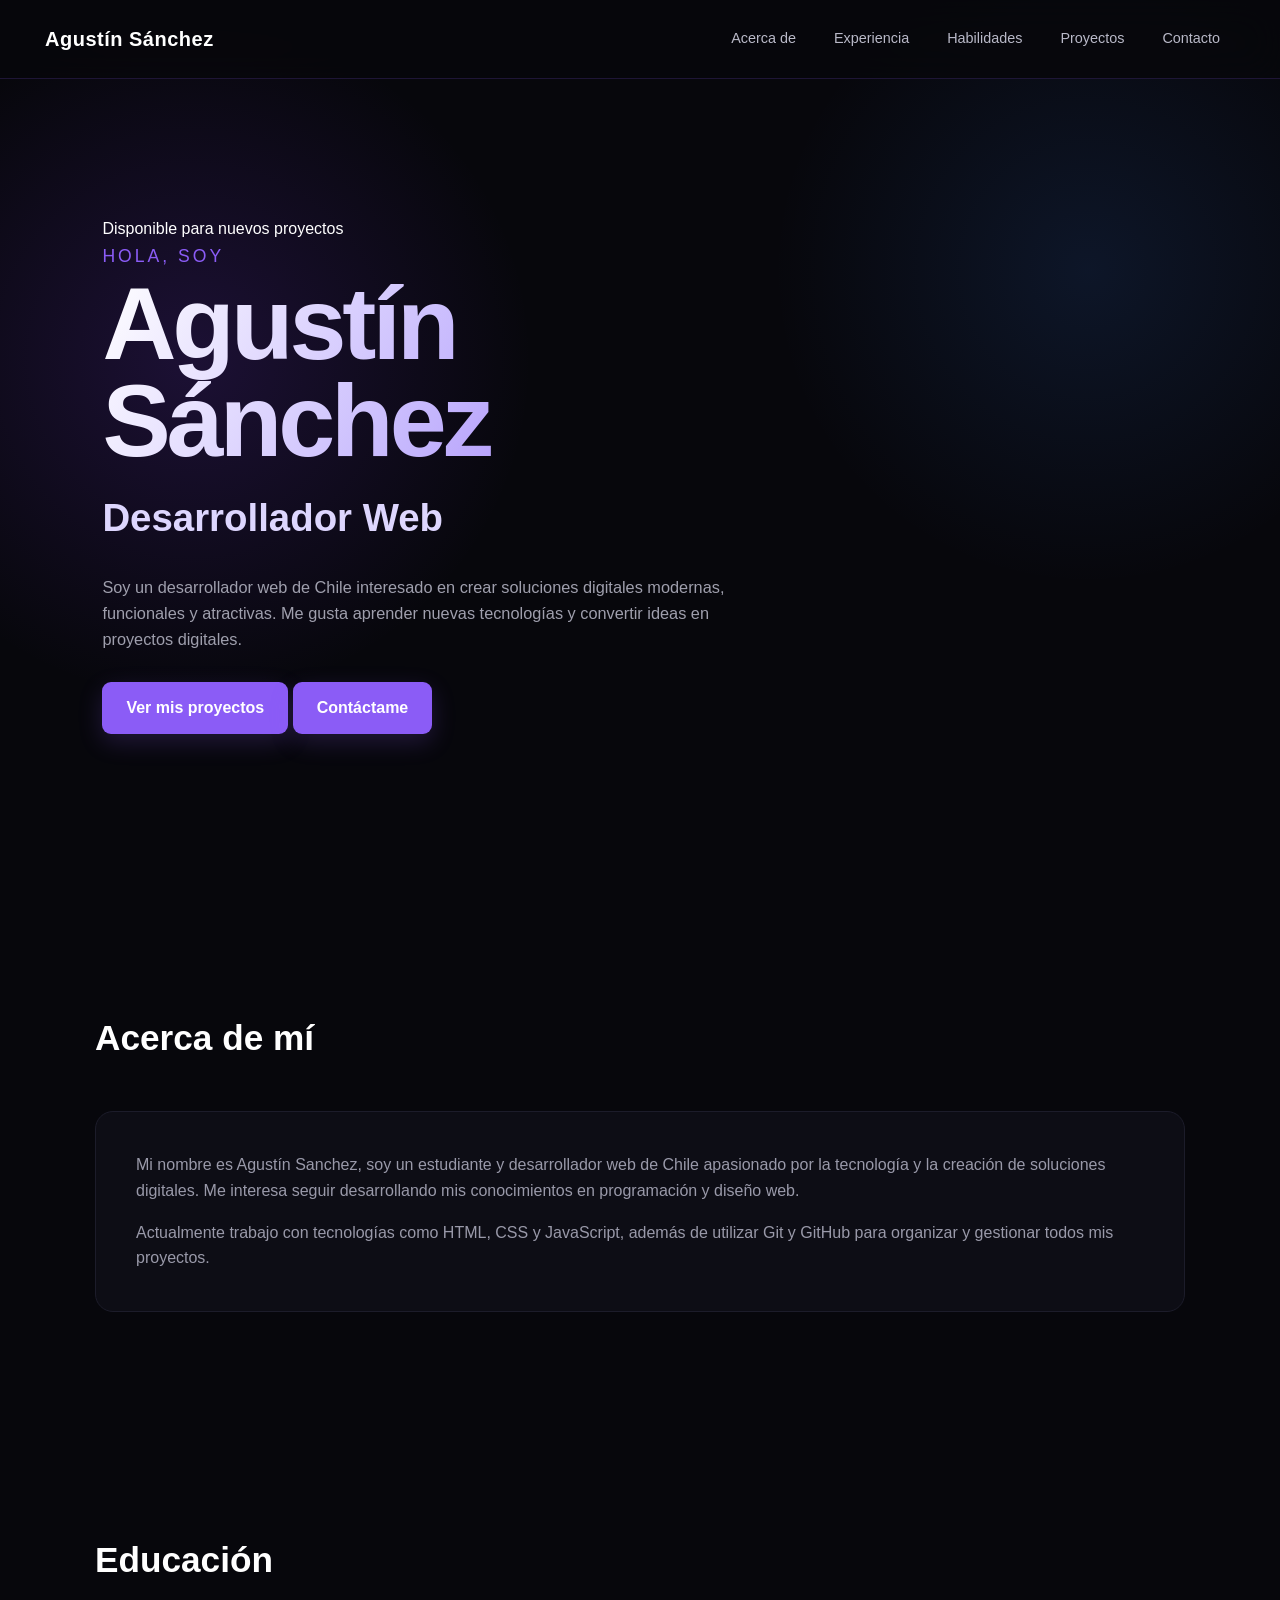
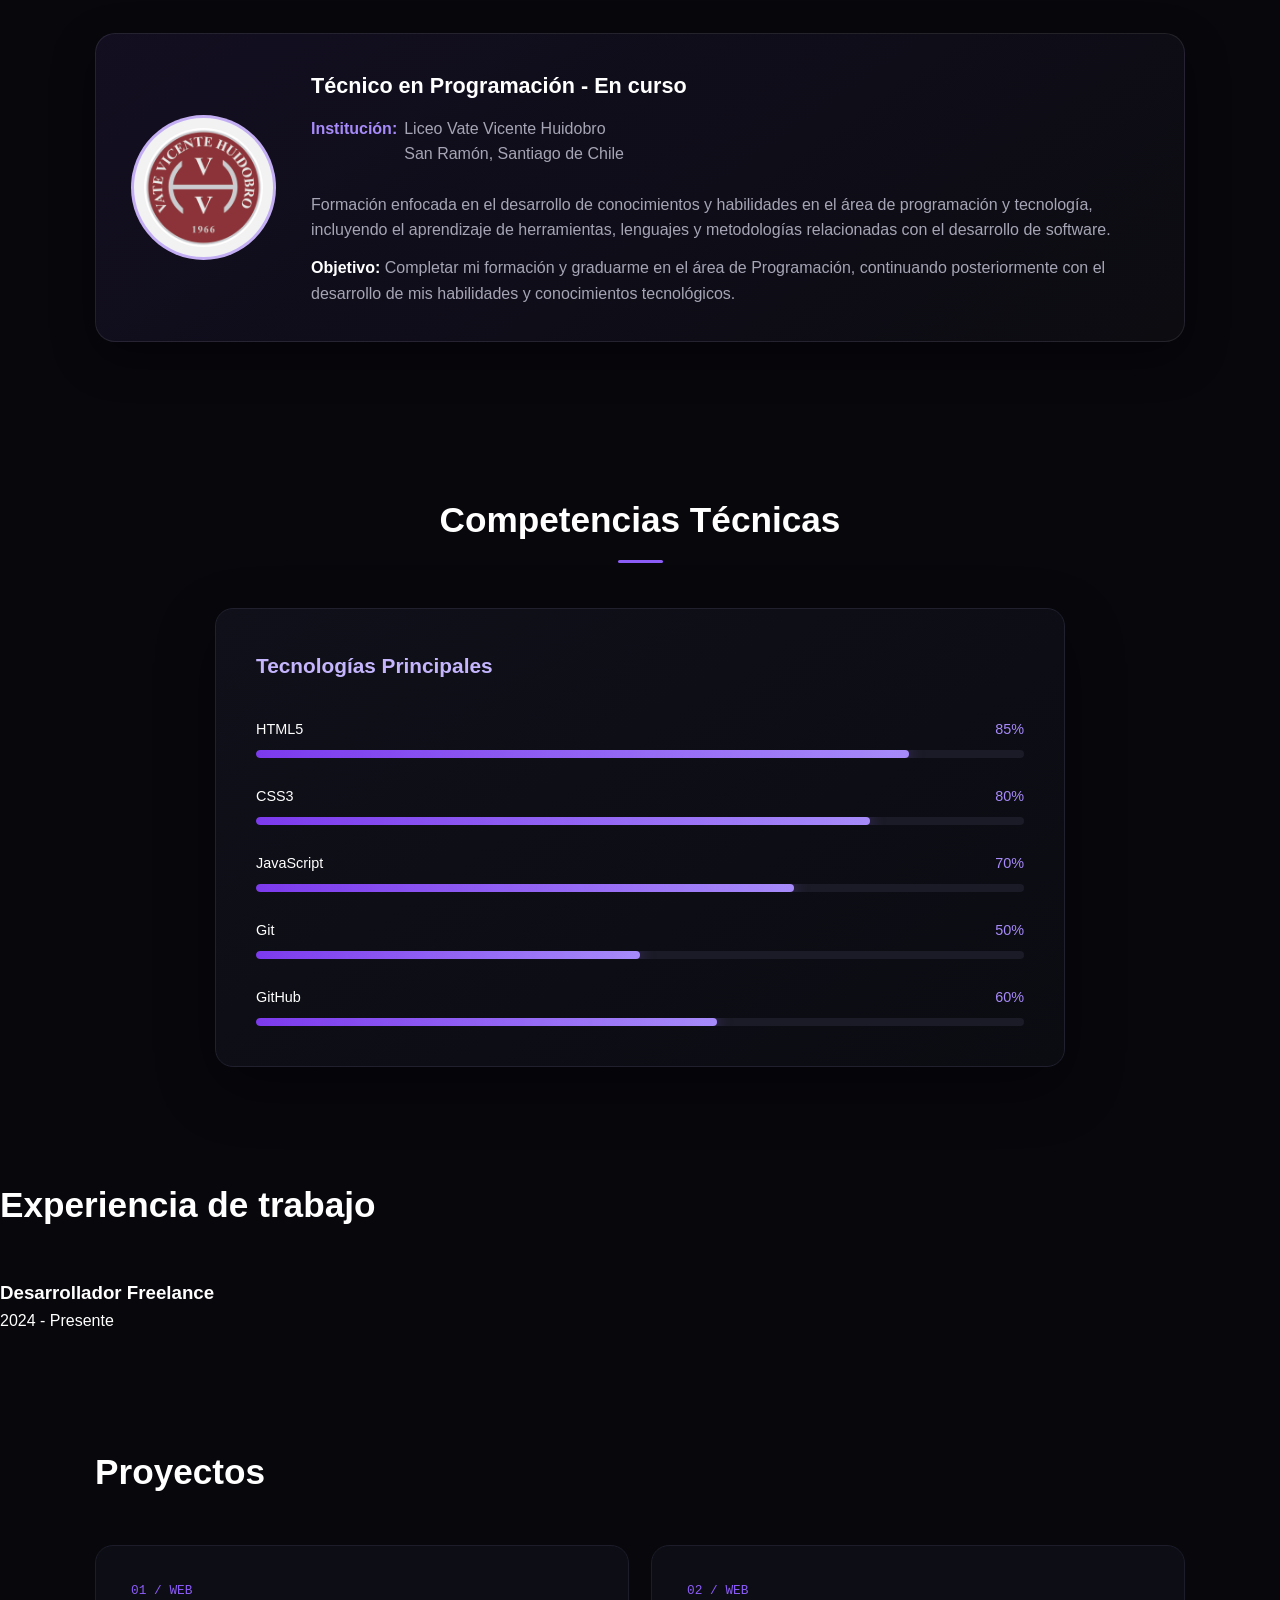
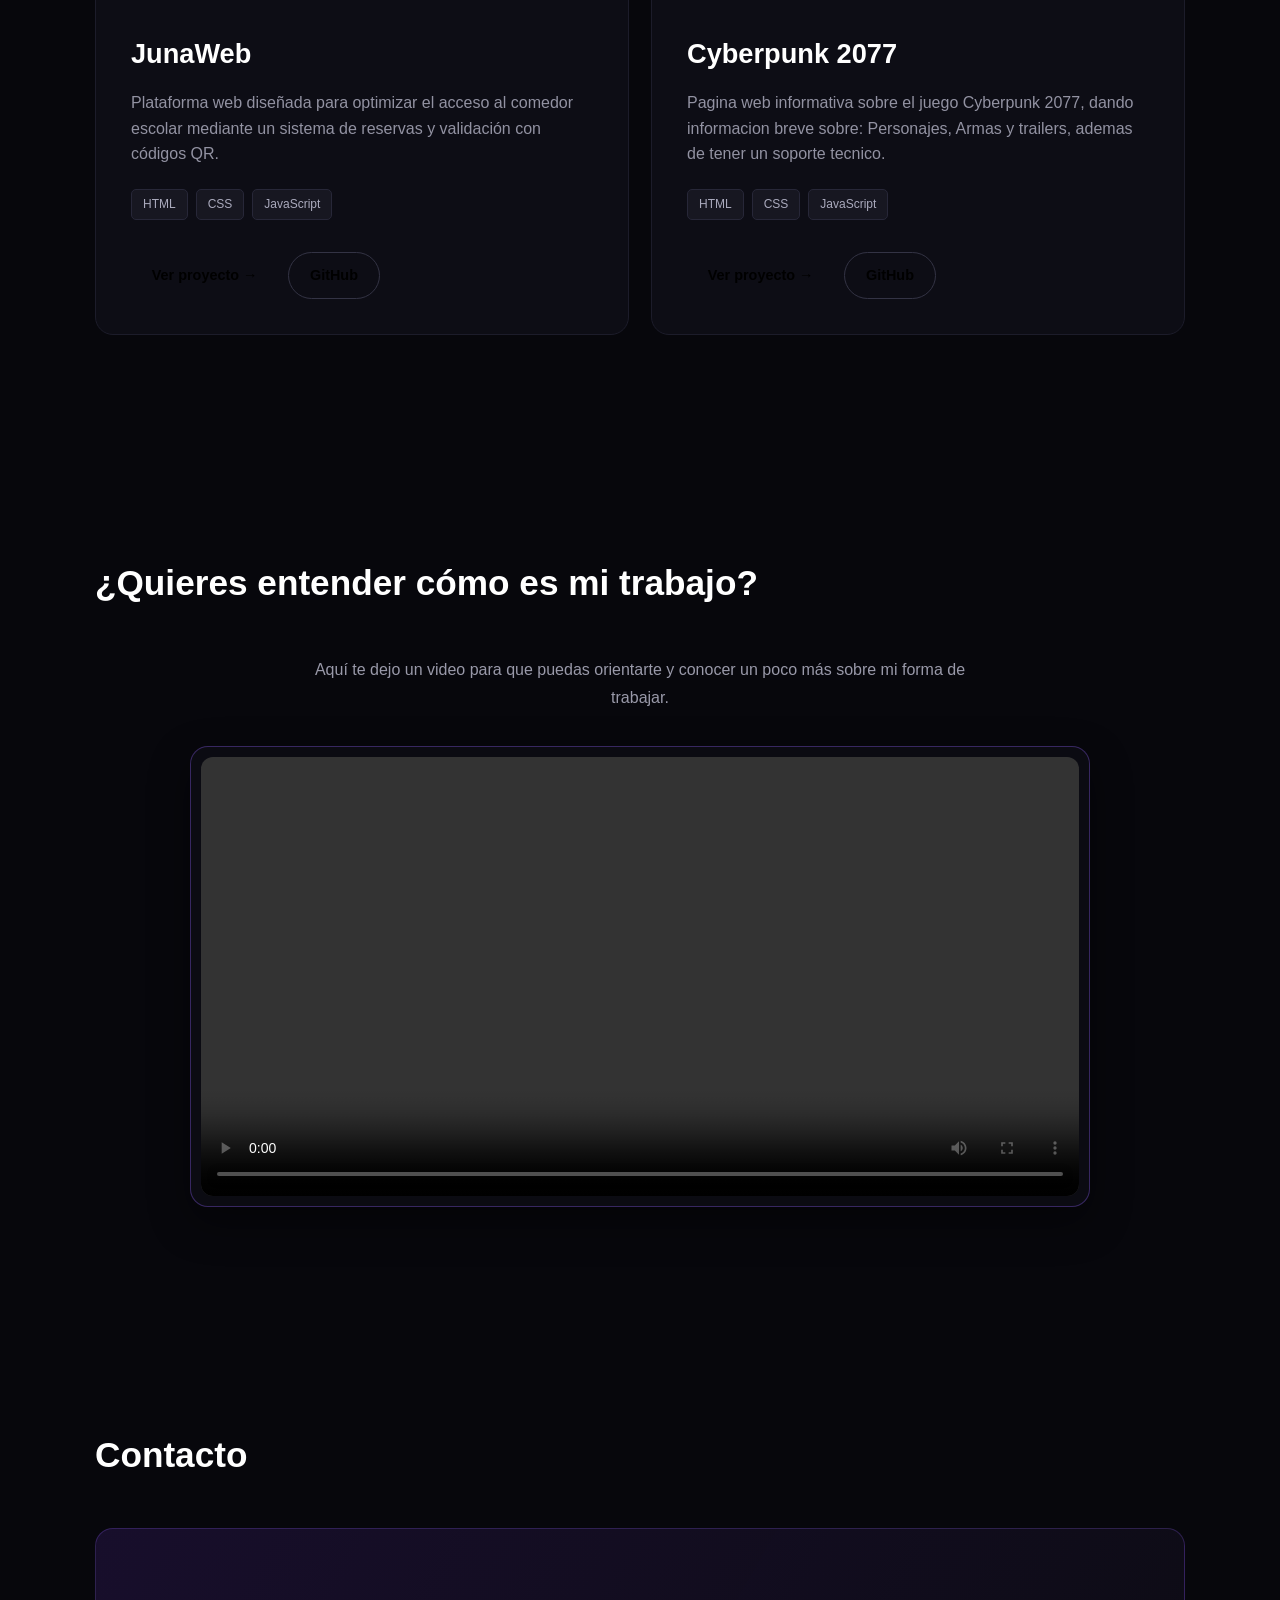
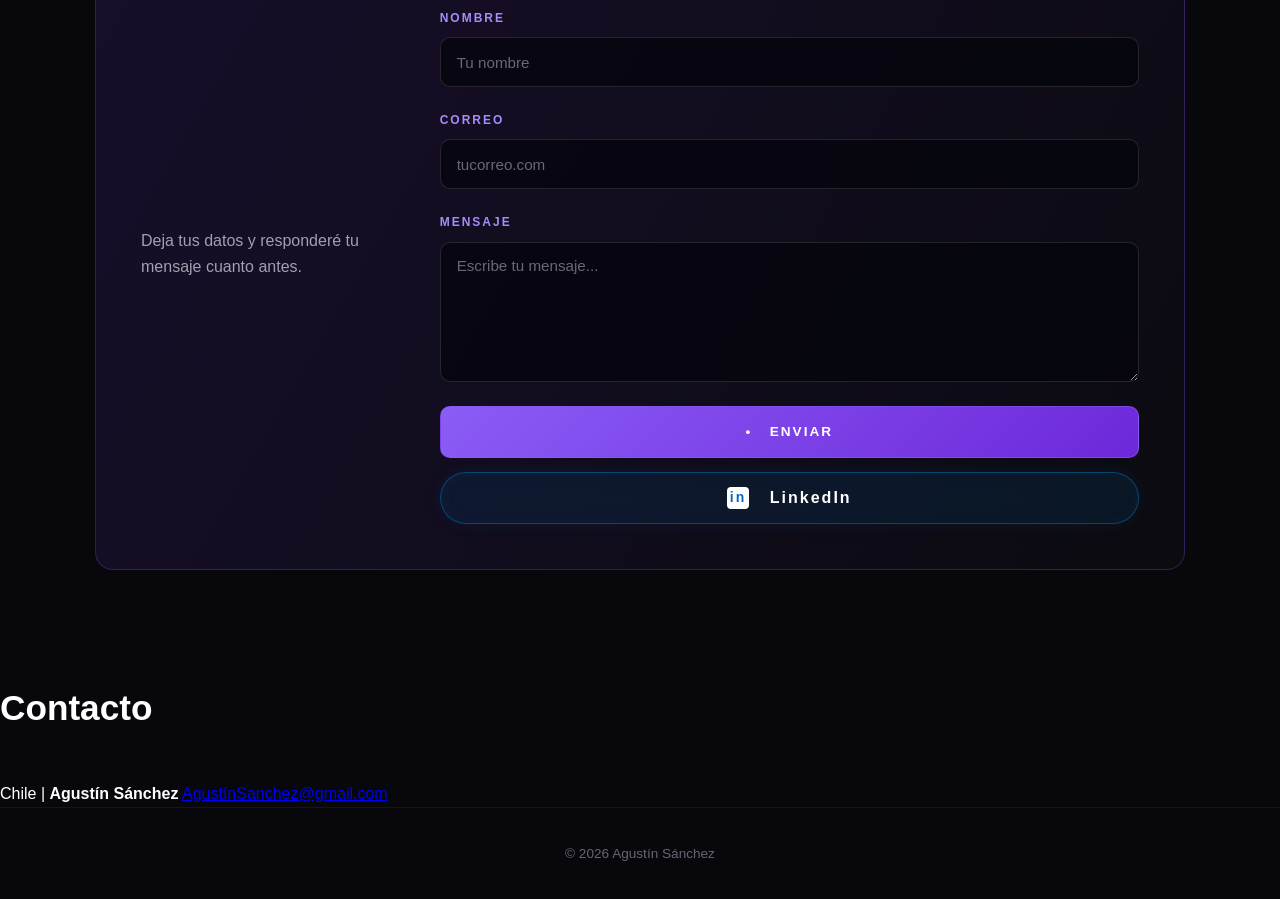
==== index.html @ c7bae7c9 "okeiestabien" ====
<!DOCTYPE html>
<html lang="es">

<head>
    <meta charset="UTF-8">
    <meta name="viewport" content="width=device-width, initial-scale=1.0">
    <meta name="author" content="Agustín Sánchez">
    <title>Agustín Sánchez | Portafolio</title>

    <link rel="stylesheet" href="static/css/style.css">
</head>

<body>

    <header>
        <nav id="barra-navegacion">
            <a href="#inicio" class="logo">Agustín Sánchez</a>

            <button id="boton-menu" aria-label="Abrir menú">
                ☰
            </button>

            <div id="menu-enlaces">
                <a href="#sobre-mi">Acerca de</a>
                <a href="#experiencia">Experiencia</a>
                <a href="#mis-habilidades">Habilidades</a>
                <a href="#mis-proyectos">Proyectos</a>
                <a href="#contacto">Contacto</a>
            </div>

        </nav>
    </header>

    <main>

        <section id="inicio" class="seccion-inicio">

            <div class="contenido-inicio">

                <div class="etiqueta-inicio">
                    Disponible para nuevos proyectos
                </div>

                <p class="saludo">Hola, soy</p>

                <h1>Agustín Sánchez</h1>

                <h2>Desarrollador Web</h2>

                <p>
                    Soy un desarrollador web de Chile interesado en crear
                    soluciones digitales modernas, funcionales y atractivas.
                    Me gusta aprender nuevas tecnologías y convertir ideas
                    en proyectos digitales.
                </p>

                <div class="inicio-botones">
                    <a href="#mis-proyectos" class="boton-principal">Ver mis proyectos</a>
                    <a href="#contacto" class="boton-principal">Contáctame</a>
                </div>

            </div>

        </section>

        <section id="sobre-mi" class="seccion">

            <div class="titulo-contenedor">
                <h2 class="encabezado-seccion">Acerca de mí</h2>
            </div>

            <div class="tarjeta">

                <div>
                    <p>
                        Mi nombre es Agustín Sanchez,
                        soy un estudiante y desarrollador web de Chile apasionado
                        por la tecnología y la creación de soluciones digitales.
                        Me interesa seguir desarrollando mis conocimientos en
                        programación y diseño web.
                    </p>

                    <p>
                        Actualmente trabajo con tecnologías como HTML, CSS y
                        JavaScript, además de utilizar Git y GitHub para organizar
                        y gestionar todos mis proyectos.
                    </p>
                </div>

            </div>

        </section>

        <section id="educacion" class="seccion">

            <h2 class="encabezado-seccion">Educación</h2>

            <div class="educacion-card">

                <div class="educacion-logo">
                    <img src="static/images/liceo.png" alt="Logo Liceo Vicente Huidobro">
                </div>

                <div class="educacion-contenido">

                    <h3>Técnico en Programación - En curso</h3>

                    <div class="institucion">
                        <strong>Institución:</strong>

                        <span>
                            Liceo Vate Vicente Huidobro
                            <br>
                            San Ramón, Santiago de Chile
                        </span>
                    </div>

                    <p>
                        Formación enfocada en el desarrollo de conocimientos y
                        habilidades en el área de programación y tecnología,
                        incluyendo el aprendizaje de herramientas, lenguajes y
                        metodologías relacionadas con el desarrollo de software.
                    </p>

                    <p>
                        <strong>Objetivo:</strong>
                        Completar mi formación y graduarme en el área de Programación,
                        continuando posteriormente con el desarrollo de mis habilidades
                        y conocimientos tecnológicos.
                    </p>

                </div>

            </div>

        </section>

        <section id="habilidad">

            <h2 class="section-title">Competencias Técnicas</h2>

            <div class="skills-container">

                <h3>Tecnologías Principales</h3>

                <div class="skill-item">

                    <div class="skill-name">
                        <span>HTML5</span>
                        <span>85%</span>
                    </div>

                    <div class="progress-bar">
                        <div class="progress" data-width="85%"></div>
                    </div>

                </div>

                <div class="skill-item">

                    <div class="skill-name">
                        <span>CSS3</span>
                        <span>80%</span>
                    </div>

                    <div class="progress-bar">
                        <div class="progress" data-width="80%"></div>
                    </div>

                </div>

                <div class="skill-item">

                    <div class="skill-name">
                        <span>JavaScript</span>
                        <span>70%</span>
                    </div>

                    <div class="progress-bar">
                        <div class="progress" data-width="70%"></div>
                    </div>

                </div>

                <div class="skill-item">

                    <div class="skill-name">
                        <span>Git</span>
                        <span>50%</span>
                    </div>

                    <div class="progress-bar">
                        <div class="progress" data-width="50%"></div>
                    </div>

                </div>

                <div class="skill-item">

                    <div class="skill-name">
                        <span>GitHub</span>
                        <span>60%</span>
                    </div>

                    <div class="progress-bar">
                        <div class="progress" data-width="60%"></div>
                    </div>

                </div>

            </div>

            </div>
        </section>

        <section id="mi-experiencia">
            <h2 class="encabezado-seccion">Experiencia de trabajo</h2>

            <div class="historial-trabajo">

                <div class="experiencia">
                    <h3>Desarrollador Freelance</h3>

                    <div class="fecha-trabajo">
                        2024 - Presente
                    </div>

                </div>

        </section>

        <section id="mis-proyectos" class="seccion">

            <div class="titulo-contenedor">
                <h2 class="encabezado-seccion">Proyectos</h2>
            </div>

            <div class="proyectos-contenedor">

                <article class="proyecto-card">

                    <div class="proyecto-contenido">

                        <span class="proyecto-numero">01 / WEB</span>

                        <h3>JunaWeb</h3>

                        <p>
                            Plataforma web diseñada para optimizar el acceso
                            al comedor escolar mediante un sistema de reservas
                            y validación con códigos QR.
                        </p>

                        <div class="tecnologias">
                            <span>HTML</span>
                            <span>CSS</span>
                            <span>JavaScript</span>
                        </div>

                        <div class="proyecto-botones">

                            <a href="https://ariel9930.github.io/JunaWeb/" target="_blank" class="boton-proyecto">
                                Ver proyecto →
                            </a>

                            <a href="https://github.com/ariel9930/JunaWeb" target="_blank"
                                class="boton-proyecto boton-github">
                                GitHub
                            </a>

                        </div>

                    </div>

                </article>

                <article class="proyecto-card">

                    <div class="proyecto-contenido">

                        <span class="proyecto-numero">02 / WEB</span>

                        <h3>Cyberpunk 2077</h3>

                        <p>
                            Pagina web informativa sobre el juego Cyberpunk 2077,
                            dando informacion breve sobre: Personajes, Armas y
                            trailers, ademas de tener un soporte tecnico.
                        </p>

                        <div class="tecnologias">
                            <span>HTML</span>
                            <span>CSS</span>
                            <span>JavaScript</span>
                        </div>

                        <div class="proyecto-botones">

                            <a href="https://gabrilinsky.github.io/Skillnest_fundamentos_web/" target="_blank"
                                class="boton-proyecto">
                                Ver proyecto →
                            </a>

                            <a href="https://github.com/Gabrilinsky/Skillnest_fundamentos_web/tree/main/static"
                                target="_blank" class="boton-proyecto boton-github">
                                GitHub
                            </a>

                        </div>

                    </div>

                </article>

            </div>

        </section>

        <section id="video-presentacion" class="seccion">
            <div class="titulo-contenedor">
                <h2 class="encabezado-seccion">¿Quieres entender cómo es mi trabajo?</h2>
                <p class="descripcion-video">
                    Aquí te dejo un video para que puedas orientarte y conocer un poco más sobre mi forma de trabajar.
                </p>
            </div>

            <div class="video-contenedor">
                <!-- Aquí puedes colocar tu video -->
                <video controls>
                    <source src="static/videos/mi-video.mp4" type="video/mp4">
                    Tu navegador no soporta la reproducción de video.
                </video>
            </div>
        </section>

        <section id="contacto" class="seccion">

            <h2 class="encabezado-seccion">Contacto</h2>

            <div class="contacto-contenedor">

                <p>
                    Deja tus datos y responderé
                    tu mensaje cuanto antes.
                </p>

                <form id="formulario-contacto" class="formulario-contacto">

                    <div class="campo-formulario">
                        <label for="nombre">NOMBRE</label>
                        <input type="text" id="nombre" name="nombre" placeholder="Tu nombre">
                    </div>

                    <div class="campo-formulario">
                        <label for="correo">CORREO</label>
                        <input type="email" id="correo" name="correo" placeholder="tucorreo.com">
                    </div>

                    <div class="campo-formulario">
                        <label for="mensaje">MENSAJE</label>
                        <textarea id="mensaje" name="mensaje" placeholder="Escribe tu mensaje..."></textarea>
                    </div>

                    <button type="submit" class="boton-enviar">
                        • &nbsp; ENVIAR
                    </button>

                    <a href="https://www.linkedin.com/in/agustín-sanchez-67a527437" target="_blank"
                        class="boton-linkedin">
                        <span class="linkedin-logo">in</span>
                        LinkedIn
                    </a>

                </form>

            </div>

        </section>

        <section id="mi-contacto">
            <h2 class="encabezado-seccion">Contacto</h2>

            <p class="informacion-contacto">
                Chile | <strong>Agustín Sánchez</strong>
                <a href="#">AgustínSanchez@gmail.com</a>
            </p>
        </section>

        <footer class="pie-pagina">
            <p>&copy; 2026 Agustín Sánchez</p>
        </footer>

        <script src="static/js/script.js"></script>

</body>

</html>
---- static/css/style.css ----
* {
    margin: 0;
    padding: 0;
    box-sizing: border-box;
}

html {
    scroll-behavior: smooth;
}

body {
    font-family: Arial, Helvetica, sans-serif;
    background: #07070c;
    color: #ffffff;
    line-height: 1.6;
    overflow-x: hidden;
}

header {
    width: 100%;
    position: fixed;
    top: 0;
    left: 0;
    z-index: 1000;
    background: rgba(7, 7, 12, 0.88);
    backdrop-filter: blur(18px);
    border-bottom: 1px solid rgba(139, 92, 246, 0.18);
}

#barra-navegacion {
    max-width: 1250px;
    height: 78px;
    margin: auto;
    padding: 0 30px;
    display: flex;
    align-items: center;
    justify-content: space-between;
}

.logo {
    font-size: 1.25rem;
    font-weight: 700;
    letter-spacing: 0.5px;
}

#menu-enlaces {
    display: flex;
    align-items: center;
    gap: 8px;
}

#menu-enlaces a {
    color: #b9b9c8;
    text-decoration: none;
    padding: 9px 15px;
    border-radius: 8px;
    font-size: 0.9rem;
    transition: 0.3s ease;
}

#menu-enlaces a:hover {
    color: #ffffff;
    background: rgba(139, 92, 246, 0.12);
}

#boton-menu {
    display: none;
    border: 0;
    background: transparent;
    color: white;
    font-size: 1.8rem;
    cursor: pointer;
}

.seccion-inicio {
    min-height: 100vh;
    padding: 150px 8% 100px;
    display: flex;
    align-items: center;
    justify-content: space-between;
    gap: 70px;
    position: relative;
    overflow: hidden;
    background:
        radial-gradient(circle at 15% 40%, rgba(124, 58, 237, 0.18), transparent 28%),
        radial-gradient(circle at 85% 30%, rgba(59, 130, 246, 0.12), transparent 25%),
        #07070c;
}

.saludo {
    color: #8b5cf6;
    font-size: 1.1rem;
    letter-spacing: 3px;
    text-transform: uppercase;
    margin-bottom: 5px;
}

.contenido-inicio {
    max-width: 720px;
    position: relative;
    z-index: 2;
}

.contenido-inicio h1 {
    font-size: clamp(3.5rem, 8vw, 7rem);
    line-height: 0.95;
    margin-bottom: 18px;
    letter-spacing: -4px;
    background: linear-gradient(120deg, #ffffff, #c4b5fd, #8b5cf6);
    -webkit-background-clip: text;
    background-clip: text;
    color: transparent;
}

.contenido-inicio h2 {
    font-size: clamp(1.5rem, 3vw, 2.4rem);
    color: #ddd6fe;
    margin-bottom: 25px;
}

.contenido-inicio>p:not(.saludo) {
    max-width: 650px;
    color: #9f9fad;
    font-size: 1.02rem;
    margin-bottom: 30px;
}

.boton-principal {
    display: inline-block;
    padding: 13px 24px;
    border-radius: 9px;
    background: #8b5cf6;
    color: white;
    text-decoration: none;
    font-weight: bold;
    transition: 0.3s ease;
    box-shadow: 0 8px 25px rgba(139, 92, 246, 0.2);
}

.boton-principal:hover {
    background: #7c3aed;
    transform: translateY(-3px);
    box-shadow: 0 12px 30px rgba(139, 92, 246, 0.35);
}

.seccion {
    max-width: 1150px;
    margin: auto;
    padding: 110px 30px;
}

.encabezado-seccion {
    font-size: 2.2rem;
    font-weight: 700;
    margin-bottom: 45px;
}

.tarjeta {
    padding: 40px;
    background: #0d0d15;
    border: 1px solid #1c1c2a;
    border-radius: 18px;
    transition: 0.3s ease;
}

.tarjeta:hover {
    border-color: rgba(139, 92, 246, 0.45);
    transform: translateY(-5px);
}

.tarjeta p {
    color: #9999a9;
    margin-bottom: 16px;
}

.tarjeta p:last-child {
    margin-bottom: 0;
}

.habilidades-contenedor {
    display: flex;
    flex-direction: column;
    gap: 20px;
}

.habilidades-grupo {
    display: grid;
    grid-template-columns: repeat(3, 1fr);
    gap: 18px;
}

.habilidades-git {
    width: 66%;
    margin: auto;
    grid-template-columns: repeat(2, 1fr);
}

.habilidad {
    position: relative;
    min-height: 190px;
    padding: 30px;
    background: #0d0d15;
    border: 1px solid #1c1c2a;
    border-radius: 16px;
    overflow: hidden;
    transition: 0.3s ease;
}

.habilidad:hover {
    transform: translateY(-6px);
    border-color: #8b5cf6;
    background: #10101a;
}

.habilidad h3 {
    color: #ffffff;
    font-size: 1.25rem;
    margin-bottom: 8px;
}

.habilidad p {
    color: #858594;
    font-size: 0.9rem;
}

#habilidad {
    max-width: 1150px;
    margin: auto;
    padding: 40px 30px 110px;
}

#habilidad .section-title {
    font-size: 2.2rem;
    text-align: center;
    margin-bottom: 45px;
}

#habilidad .section-title::after {
    content: "";
    display: block;
    width: 45px;
    height: 3px;
    margin: 12px auto;
    background: #8b5cf6;
    border-radius: 5px;
}

.skills-container {
    max-width: 850px;
    margin: auto;
    padding: 40px;
    background: linear-gradient(145deg, #10101a, #0b0b12);
    border: 1px solid #20202f;
    border-radius: 18px;
    box-shadow: 0 20px 60px rgba(0, 0, 0, 0.3);
}

.skills-container h3 {
    color: #c4b5fd;
    margin-bottom: 35px;
    font-size: 1.3rem;
}

.skill-item {
    margin-bottom: 27px;
}

.skill-item:last-child {
    margin-bottom: 0;
}

.skill-name {
    display: flex;
    justify-content: space-between;
    margin-bottom: 9px;
    font-size: 0.9rem;
}

.skill-name span:last-child {
    color: #a78bfa;
}

.progress-bar {
    height: 8px;
    width: 100%;
    background: #1b1b27;
    border-radius: 20px;
    overflow: hidden;
}

.progress {
    height: 100%;
    width: 0;
    border-radius: 20px;
    background: linear-gradient(90deg, #7c3aed, #a78bfa);
    box-shadow: 0 0 15px rgba(139, 92, 246, 0.5);
    transition: width 1.5s ease;
}

.skill-item:hover .progress {
    filter: brightness(1.2);
}

.skill-item:hover .skill-name span:first-child {
    color: #c4b5fd;
}

.proyectos-contenedor {
    display: grid;
    grid-template-columns: repeat(2, 1fr);
    gap: 22px;
}

.proyecto-card {
    min-height: 390px;
    background: #0d0d15;
    border: 1px solid #1c1c2a;
    border-radius: 18px;
    overflow: hidden;
    transition: 0.35s ease;
}

.proyecto-card:hover {
    transform: translateY(-8px);
    border-color: rgba(139, 92, 246, 0.55);
    box-shadow: 0 20px 50px rgba(0, 0, 0, 0.35);
}

.proyecto-contenido {
    height: 100%;
    padding: 35px;
    display: flex;
    flex-direction: column;
}

.proyecto-numero {
    color: #8b5cf6;
    font-family: monospace;
    font-size: 0.8rem;
    margin-bottom: 30px;
}

.proyecto-card h3 {
    font-size: 1.7rem;
    margin-bottom: 15px;
}

.proyecto-card p {
    color: #9292a2;
    margin-bottom: 22px;
}

.tecnologias {
    display: flex;
    flex-wrap: wrap;
    gap: 8px;
    margin-bottom: 25px;
}

.tecnologias span {
    padding: 5px 11px;
    border-radius: 5px;
    background: #171721;
    border: 1px solid #272738;
    color: #aaaabd;
    font-size: 0.75rem;
}

.proyecto-botones {
    display: flex;
    gap: 10px;
    margin-top: auto;
}

.boton-proyecto {
    padding: 9px 16px;
    border-radius: 7px;
    background: #8b5cf6;
    color: white;
    text-decoration: none;
    font-size: 0.85rem;
    font-weight: bold;
    transition: 0.3s;
}

.boton-proyecto:hover {
    background: #7c3aed;
    transform: translateY(-2px);
}

.boton-github {
    background: transparent;
    border: 1px solid #333344;
}

.boton-github:hover {
    border-color: #8b5cf6;
    background: rgba(139, 92, 246, 0.1);
}

.contacto-contenedor {
    padding: 45px;
    display: flex;
    align-items: center;
    justify-content: space-between;
    gap: 30px;
    background: linear-gradient(120deg, rgba(124, 58, 237, 0.14), rgba(255, 255, 255, 0.02));
    border: 1px solid rgba(139, 92, 246, 0.25);
    border-radius: 18px;
}

.contacto-contenedor p {
    color: #a0a0ae;
    margin-top: 10px;
}

.formulario-contacto {
    width: 100%;
    max-width: 720px;
    margin: 35px auto 0;
}

.campo-formulario {
    margin-bottom: 24px;
}

.campo-formulario label {
    display: block;
    margin-bottom: 9px;
    color: #a78bfa;
    font-size: 0.75rem;
    font-weight: bold;
    letter-spacing: 2px;
}

.campo-formulario input,
.campo-formulario textarea {
    display: block;
    width: 100%;
    padding: 14px 16px;
    border: 1px solid rgba(255, 255, 255, 0.12);
    border-radius: 10px;
    outline: none;
    background: rgba(5, 5, 12, 0.75);
    color: #ffffff;
    font-family: Arial, Helvetica, sans-serif;
    font-size: 0.95rem;
    transition: 0.3s ease;
}

.campo-formulario input {
    height: 50px;
}

.campo-formulario textarea {
    min-height: 140px;
    resize: vertical;
}

.campo-formulario input::placeholder,
.campo-formulario textarea::placeholder {
    color: #686879;
}

.campo-formulario input:focus,
.campo-formulario textarea:focus {
    border-color: #8b5cf6;
    background: rgba(10, 8, 20, 0.9);
    box-shadow: 0 0 18px rgba(139, 92, 246, 0.15);
}

.boton-enviar {
    display: block;
    width: 100%;
    height: 52px;
    border: 1px solid rgba(139, 92, 246, 0.5);
    border-radius: 10px;
    background: linear-gradient(135deg, #8b5cf6, #6d28d9);
    color: #ffffff;
    font-size: 0.85rem;
    font-weight: bold;
    letter-spacing: 2px;
    cursor: pointer;
    transition: 0.3s ease;
}

.boton-enviar:hover {
    transform: translateY(-2px);
    background: linear-gradient(135deg, #a78bfa, #7c3aed);
}

.boton-linkedin {
    display: block;
    width: 100%;
    height: 52px;
    margin-top: 14px;
    padding: 14px;
    text-align: center;
    text-decoration: none;
    border: 1px solid rgba(139, 92, 246, 0.45);
    border-radius: 10px;
    background: rgba(10, 10, 18, 0.8);
    color: #c4b5fd;
    font-size: 0.9rem;
    font-weight: bold;
    letter-spacing: 2px;
    transition: 0.3s ease;
}

.boton-linkedin:hover {
    transform: translateY(-2px);
    background: rgba(139, 92, 246, 0.15);
    border-color: #8b5cf6;
    color: #ffffff;
}

.linkedin-logo {
    display: inline-flex;
    align-items: center;
    justify-content: center;
    width: 22px;
    height: 22px;
    margin-right: 8px;
    border-radius: 4px;
    background: #ffffff;
    color: #0a66c2;
    font-size: 14px;
    font-weight: bold;
}

.educacion-card {
    display: flex;
    align-items: center;
    gap: 35px;
    padding: 35px;
    border-radius: 20px;
    background: linear-gradient(145deg, rgba(139, 92, 246, 0.09), rgba(255, 255, 255, 0.025));
    border: 1px solid rgba(255, 255, 255, 0.09);
    box-shadow: 0 15px 45px rgba(0, 0, 0, 0.3);
    overflow: hidden;
    position: relative;
    transition: 0.35s ease;
}

.educacion-card:hover {
    transform: translateY(-6px);
    border-color: rgba(139, 92, 246, 0.5);
}

.educacion-logo {
    position: relative;
    z-index: 1;
    flex-shrink: 0;
    width: 145px;
    height: 145px;
    display: flex;
    align-items: center;
    justify-content: center;
    padding: 10px;
    border-radius: 50%;
    background: rgba(255, 255, 255, 0.95);
    border: 3px solid rgba(139, 92, 246, 0.45);
}

.educacion-logo img {
    width: 100%;
    height: 100%;
    object-fit: contain;
    border-radius: 50%;
}

.educacion-contenido {
    position: relative;
    z-index: 1;
    flex: 1;
}

.educacion-contenido h3 {
    margin-bottom: 12px;
    color: #ffffff;
    font-size: 1.35rem;
}

.institucion {
    display: flex;
    gap: 7px;
    margin-bottom: 25px;
    color: #a5a5b5;
    line-height: 1.6;
}

.institucion strong {
    color: #a78bfa;
}

.educacion-contenido p {
    color: #a5a5b5;
    margin-bottom: 12px;
}

.educacion-contenido p:last-child {
    margin-bottom: 0;
}

.educacion-contenido p strong {
    color: #ffffff;
}

.boton-inicio {
    display: block;
    width: fit-content;
    margin: 20px auto 40px;
    padding: 12px 24px;
    border: 1px solid rgba(139, 92, 246, 0.5);
    border-radius: 10px;
    background: rgba(139, 92, 246, 0.08);
    color: #c4b5fd;
    text-decoration: none;
    font-weight: bold;
    transition: 0.3s ease;
}

.boton-inicio:hover {
    transform: translateY(-3px);
    background: #8b5cf6;
    color: #ffffff;
}

footer {
    padding: 35px 20px;
    text-align: center;
    color: #666675;
    border-top: 1px solid #15151f;
    font-size: 0.85rem;
}

@media (max-width: 900px) {
    .seccion-inicio {
        padding-left: 6%;
        padding-right: 6%;
    }

    .habilidades-grupo {
        grid-template-columns: 1fr 1fr;
    }

    .habilidades-git {
        width: 100%;
    }
}

@media (max-width: 768px) {
    #barra-navegacion {
        height: 70px;
        padding: 0 20px;
    }

    #boton-menu {
        display: block;
    }

    #menu-enlaces {
        position: absolute;
        top: 70px;
        left: 0;
        width: 100%;
        padding: 12px;
        display: none;
        flex-direction: column;
        background: rgba(7, 7, 12, 0.98);
        border-bottom: 1px solid #20202d;
    }

    #menu-enlaces.activo {
        display: flex;
    }

    #menu-enlaces a {
        width: 100%;
        text-align: center;
        padding: 13px;
    }

    .seccion-inicio {
        min-height: auto;
        padding-top: 150px;
        padding-bottom: 100px;
    }

    .contenido-inicio h1 {
        font-size: 4rem;
    }

    .seccion {
        padding: 80px 20px;
    }

    .habilidades-grupo,
    .proyectos-contenedor {
        grid-template-columns: 1fr;
    }

    .habilidades-git {
        grid-template-columns: 1fr;
    }

    .contacto-contenedor {
        flex-direction: column;
        align-items: flex-start;
    }

    .educacion-card {
        flex-direction: column;
        text-align: center;
        padding: 30px 25px;
    }

    .educacion-logo {
        width: 125px;
        height: 125px;
    }

    .institucion {
        justify-content: center;
    }
}

@media (max-width: 480px) {
    .logo {
        font-size: 1rem;
    }

    .contenido-inicio h1 {
        font-size: 3rem;
        letter-spacing: -2px;
    }

    .contenido-inicio h2 {
        font-size: 1.5rem;
    }

    .tarjeta {
        padding: 28px;
    }

    .skills-container {
        padding: 25px 20px;
    }

    .proyecto-contenido {
        padding: 28px;
    }

    .proyecto-botones {
        flex-direction: column;
    }

    .boton-proyecto {
        text-align: center;
    }

    .contacto-contenedor {
        padding: 30px;
    }

    .educacion-card {
        padding: 25px 20px;
    }

    .educacion-logo {
        width: 110px;
        height: 110px;
    }

    .educacion-contenido h3 {
        font-size: 1.15rem;
    }

    .institucion {
        flex-direction: column;
        gap: 2px;
    }

    .formulario-contacto {
        margin-top: 25px;
    }

    .campo-formulario input,
    .campo-formulario textarea {
        font-size: 0.9rem;
    }

    .boton-enviar,
    .boton-linkedin {
        height: 50px;
    }
}

.logo {
    color: #ffffff;
    text-decoration: none;
    font-size: 1.25rem;
    font-weight: 700;
    letter-spacing: 0.5px;
    cursor: pointer;
    transition: 0.3s ease;
}

.logo:hover {
    color: #a78bfa;
}

.mensaje-enviado {
    position: fixed;
    top: 100px;
    right: 30px;
    z-index: 9999;

    display: flex;
    align-items: center;
    gap: 15px;

    min-width: 350px;
    max-width: 450px;
    padding: 20px;

    background: rgba(13, 13, 21, 0.97);
    border: 1px solid rgba(139, 92, 246, 0.6);
    border-radius: 15px;

    box-shadow:
        0 15px 40px rgba(0, 0, 0, 0.5),
        0 0 25px rgba(139, 92, 246, 0.15);

    transform: translateX(120%);
    opacity: 0;
    transition: 0.4s ease;
}

.mensaje-enviado.mostrar {
    transform: translateX(0);
    opacity: 1;
}

.mensaje-icono {
    width: 42px;
    height: 42px;

    display: flex;
    align-items: center;
    justify-content: center;

    flex-shrink: 0;

    border-radius: 50%;
    background: linear-gradient(135deg, #8b5cf6, #6d28d9);
    color: #ffffff;

    font-size: 1.3rem;
    font-weight: bold;

    box-shadow: 0 0 20px rgba(139, 92, 246, 0.35);
}

.mensaje-texto {
    flex: 1;
}

.mensaje-texto h3 {
    margin-bottom: 3px;
    color: #ffffff;
    font-size: 1rem;
}

.mensaje-texto p {
    margin: 0;
    color: #9999a9;
    font-size: 0.85rem;
}

.cerrar-mensaje {
    border: none;
    background: transparent;
    color: #777787;

    font-size: 1.5rem;
    line-height: 1;

    cursor: pointer;
    transition: 0.3s ease;
}

.cerrar-mensaje:hover {
    color: #ffffff;
    transform: scale(1.15);
}

@media (max-width: 480px) {
    .mensaje-enviado {
        top: 85px;
        left: 20px;
        right: 20px;

        min-width: auto;
        padding: 17px;
    }

    .mensaje-texto h3 {
        font-size: 0.95rem;
    }

    .mensaje-texto p {
        font-size: 0.8rem;
    }
}

.contenedor-contacto {
    display: flex;
    flex-direction: column;
    align-items: center;
    gap: 1.5rem;
}

.boton-linkedin {
    display: flex;
    align-items: center;
    justify-content: center;
    gap: 0.8rem;

    min-width: 230px;
    padding: 0.9rem 1.5rem;

    text-decoration: none;
    color: #ffffff;

    background: rgba(0, 119, 181, 0.12);
    border: 1px solid rgba(0, 119, 181, 0.5);
    border-radius: 50px;

    font-size: 1rem;
    font-weight: 700;

    backdrop-filter: blur(10px);

    box-shadow:
        0 0 15px rgba(0, 119, 181, 0.12),
        inset 0 0 15px rgba(0, 119, 181, 0.05);

    transition: all 0.35s ease;
}

.icono-linkedin {
    display: flex;
    align-items: center;
    justify-content: center;

    width: 30px;
    height: 30px;

    background: #0077b5;
    color: white;

    border-radius: 6px;

    font-size: 0.95rem;
    font-weight: 800;

    box-shadow: 0 0 12px rgba(0, 119, 181, 0.5);

    transition: all 0.35s ease;
}

.flecha-linkedin {
    font-size: 1.2rem;
    opacity: 0.7;

    transition: transform 0.35s ease;
}

.boton-linkedin:hover {
    transform: translateY(-4px);

    border-color: #0077b5;

    background: rgba(0, 119, 181, 0.2);

    box-shadow:
        0 10px 25px rgba(0, 0, 0, 0.35),
        0 0 25px rgba(0, 119, 181, 0.3);
}

.boton-linkedin:hover .icono-linkedin {
    transform: scale(1.1);
    box-shadow: 0 0 20px rgba(0, 119, 181, 0.7);
}

.boton-linkedin:hover .flecha-linkedin {
    transform: translate(3px, -3px);
}

.boton-linkedin:active {
    transform: translateY(-1px);
}


/* Ajuste para celulares */

@media (max-width: 768px) {

    .boton-linkedin {
        width: 100%;
        max-width: 300px;
    }

}

.contenedor-proyectos {
    max-width: 700px;
    margin: 0 auto;
}

.tarjeta-proyecto {
    display: flex;
    align-items: center;
    gap: 2rem;

    padding: 2.5rem;

    background: var(--bg-card);
    border: 1px solid var(--border-glow);
    border-radius: 16px;

    backdrop-filter: blur(10px);

    position: relative;
    overflow: hidden;

    transition: all 0.4s ease;
}

.tarjeta-proyecto::before {
    content: '';
    position: absolute;

    top: -100px;
    right: -100px;

    width: 220px;
    height: 220px;

    background: var(--primary-color);
    opacity: 0.08;

    filter: blur(80px);
    border-radius: 50%;

    transition: all 0.4s ease;
}

.tarjeta-proyecto:hover {
    transform: translateY(-8px);

    border-color: rgba(0, 242, 254, 0.4);

    box-shadow:
        0 15px 35px rgba(0, 0, 0, 0.4),
        0 0 25px rgba(0, 242, 254, 0.12);
}

.tarjeta-proyecto:hover::before {
    opacity: 0.15;
}

.icono-proyecto {
    min-width: 75px;
    height: 75px;

    display: flex;
    align-items: center;
    justify-content: center;

    border-radius: 18px;

    background: rgba(0, 242, 254, 0.08);

    border: 1px solid rgba(0, 242, 254, 0.25);

    color: var(--primary-color);

    font-size: 1.5rem;
    font-weight: 800;

    box-shadow:
        0 0 20px rgba(0, 242, 254, 0.08);

    transition: all 0.4s ease;
}

.tarjeta-proyecto:hover .icono-proyecto {
    transform: scale(1.08);

    background: rgba(0, 242, 254, 0.13);

    box-shadow:
        0 0 25px rgba(0, 242, 254, 0.2);
}

.contenido-proyecto {
    position: relative;
    z-index: 1;
    flex: 1;
}

.contenido-proyecto h3 {
    color: #fff;

    font-size: 1.5rem;

    margin-bottom: 0.7rem;
}

.contenido-proyecto p {
    color: var(--text-muted);

    font-size: 0.95rem;

    margin-bottom: 1.2rem;
}

.tecnologias-proyecto {
    display: flex;
    flex-wrap: wrap;
    gap: 0.5rem;

    margin-bottom: 1.5rem;
}

.tecnologias-proyecto span {
    padding: 0.35rem 0.75rem;

    border-radius: 20px;

    background: rgba(0, 242, 254, 0.06);

    border: 1px solid rgba(0, 242, 254, 0.18);

    color: var(--primary-color);

    font-size: 0.75rem;
    font-weight: 600;
}

.boton-proyecto {
    display: inline-flex;

    align-items: center;
    gap: 0.6rem;

    padding: 0.7rem 1.3rem;

    border-radius: 30px;

    text-decoration: none;

    color: #000;

    font-size: 0.9rem;
    font-weight: 700;

    background: linear-gradient(135deg,
            var(--primary-color),
            var(--secondary-color));

    box-shadow:
        0 0 15px var(--accent-glow);

    transition: all 0.3s ease;
}

.boton-proyecto:hover {
    transform: translateY(-3px);

    box-shadow:
        0 0 25px rgba(0, 242, 254, 0.55);
}

.boton-proyecto span {
    font-size: 1.1rem;

    transition: transform 0.3s ease;
}

.boton-proyecto:hover span {
    transform: translate(3px, -3px);
}

@media (max-width: 768px) {

    .tarjeta-proyecto {
        flex-direction: column;
        align-items: flex-start;

        padding: 2rem;
    }

    .icono-proyecto {
        min-width: 65px;
        height: 65px;
    }

    .boton-proyecto {
        width: 100%;
        justify-content: center;
    }
}

.descripcion-video {
    max-width: 700px;
    margin: 0 auto 35px;
    text-align: center;
    color: #9999a9;
    font-size: 1rem;
    line-height: 1.7;
}

.video-contenedor {
    width: 85%;
    max-width: 900px;
    margin: 0 auto;
    padding: 10px;
    background: rgba(13, 13, 21, 0.8);
    border: 1px solid rgba(139, 92, 246, 0.35);
    border-radius: 18px;
    box-shadow: 0 15px 40px rgba(0, 0, 0, 0.4);
    overflow: hidden;
}

.video-contenedor video {
    display: block;
    width: 100%;
    height: auto;
    border-radius: 12px;
}

@media (max-width: 768px) {
    .video-contenedor {
        width: 95%;
    }
}

@media (max-width: 480px) {
    .descripcion-video {
        font-size: 0.9rem;
    }

    .video-contenedor {
        width: 100%;
        padding: 6px;
        border-radius: 14px;
    }

    .video-contenedor video {
        border-radius: 9px;
    }
}
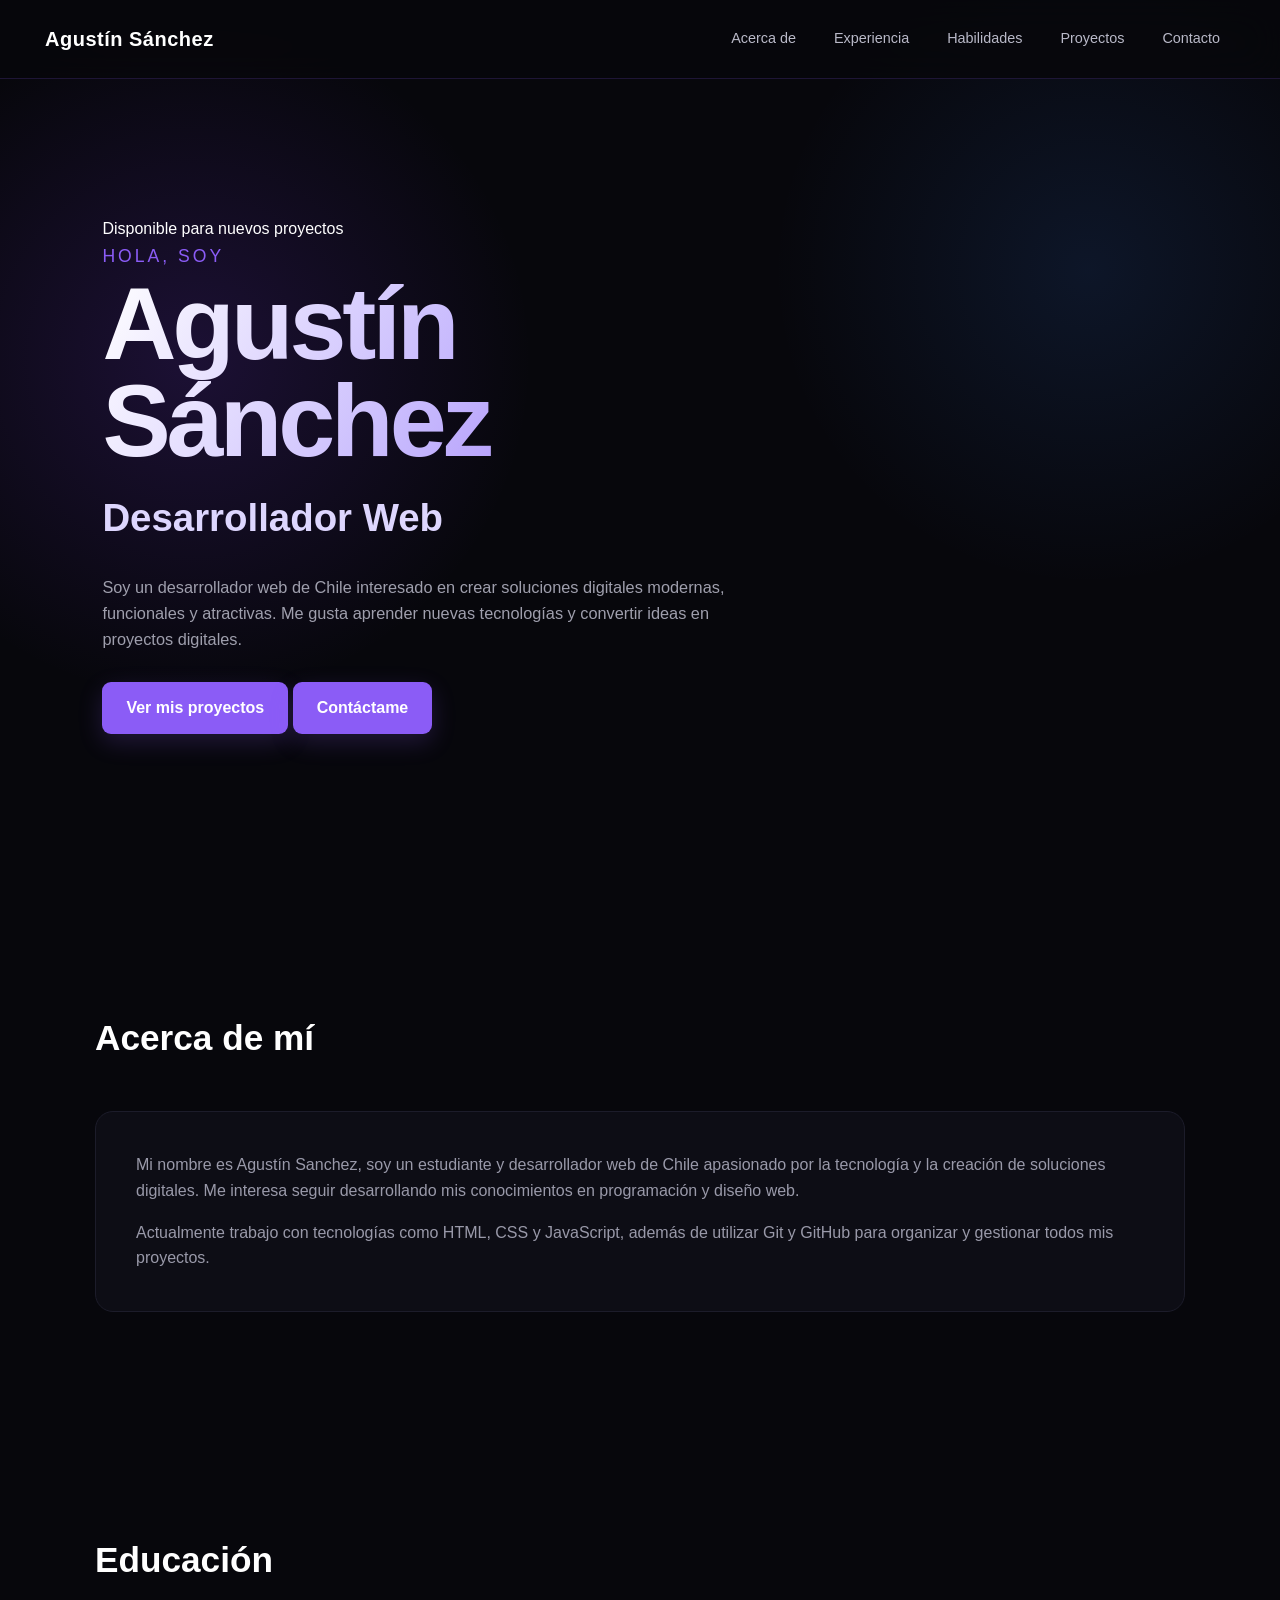
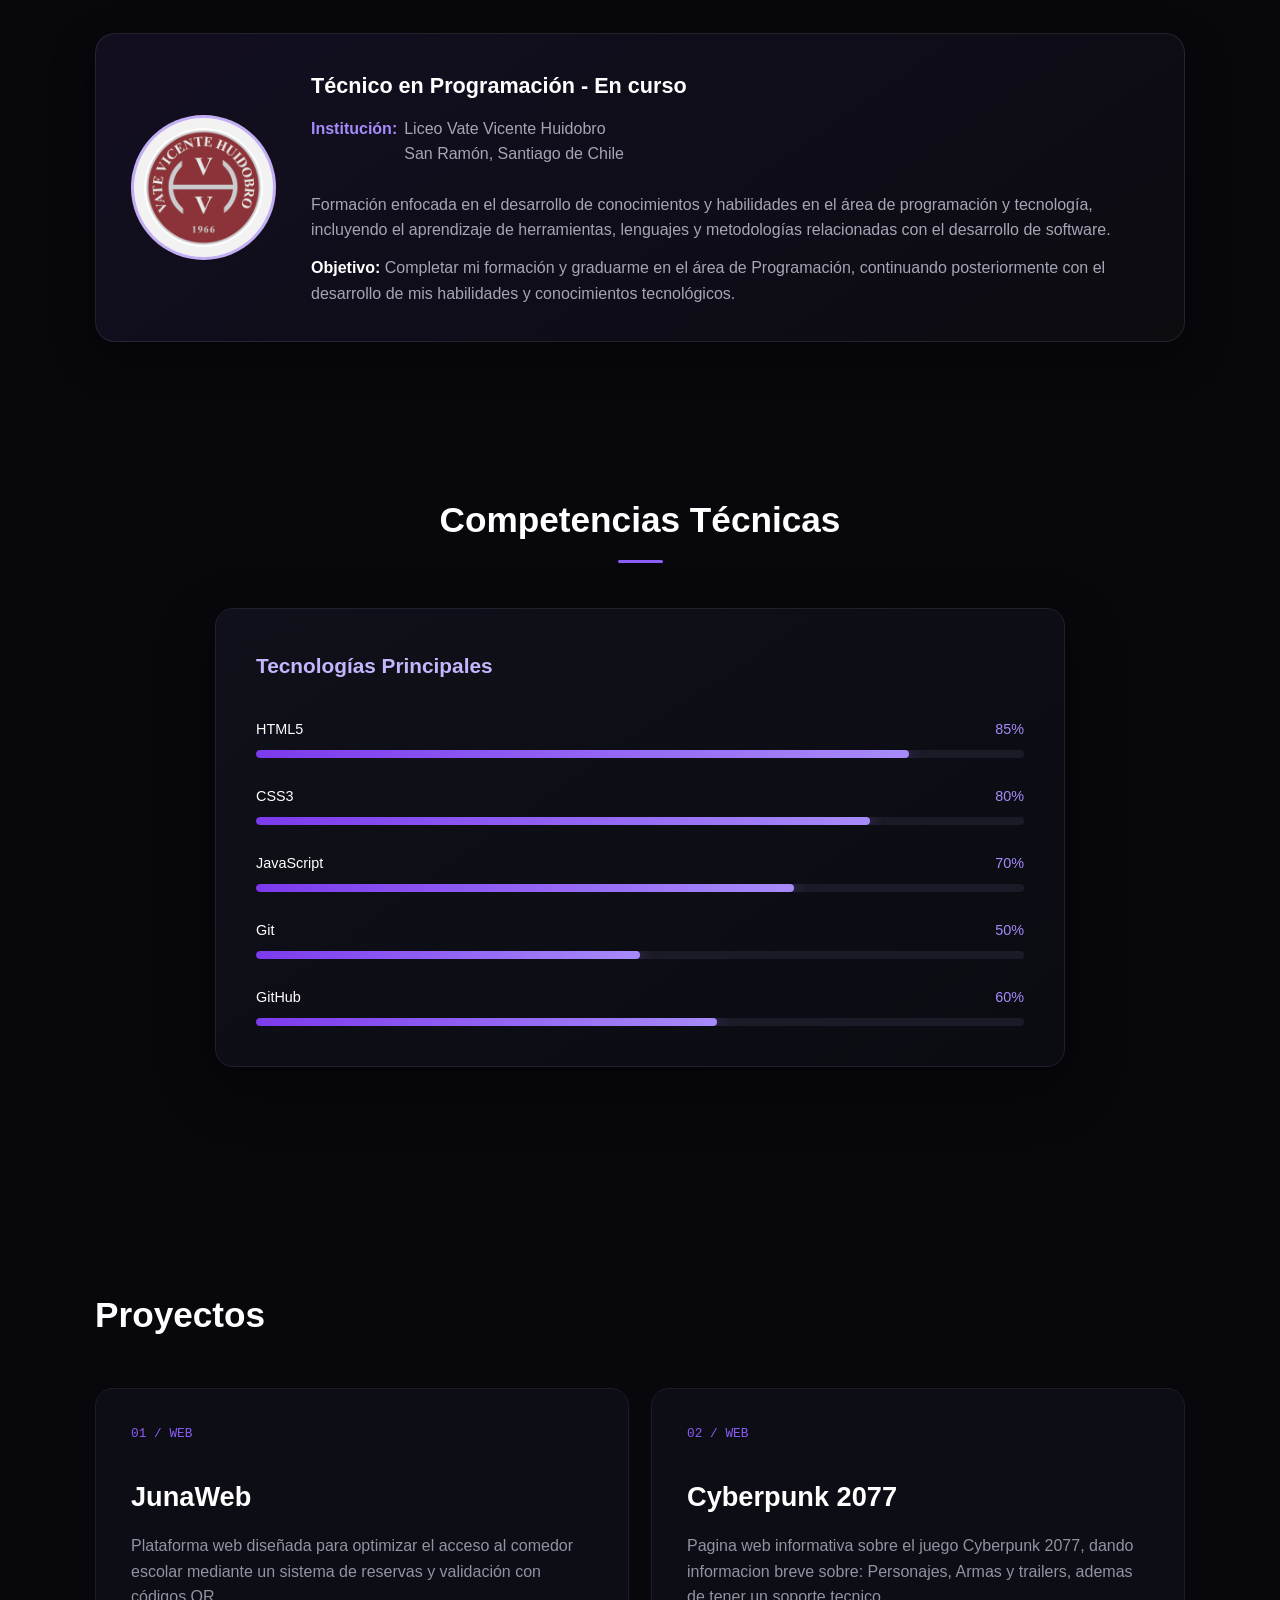
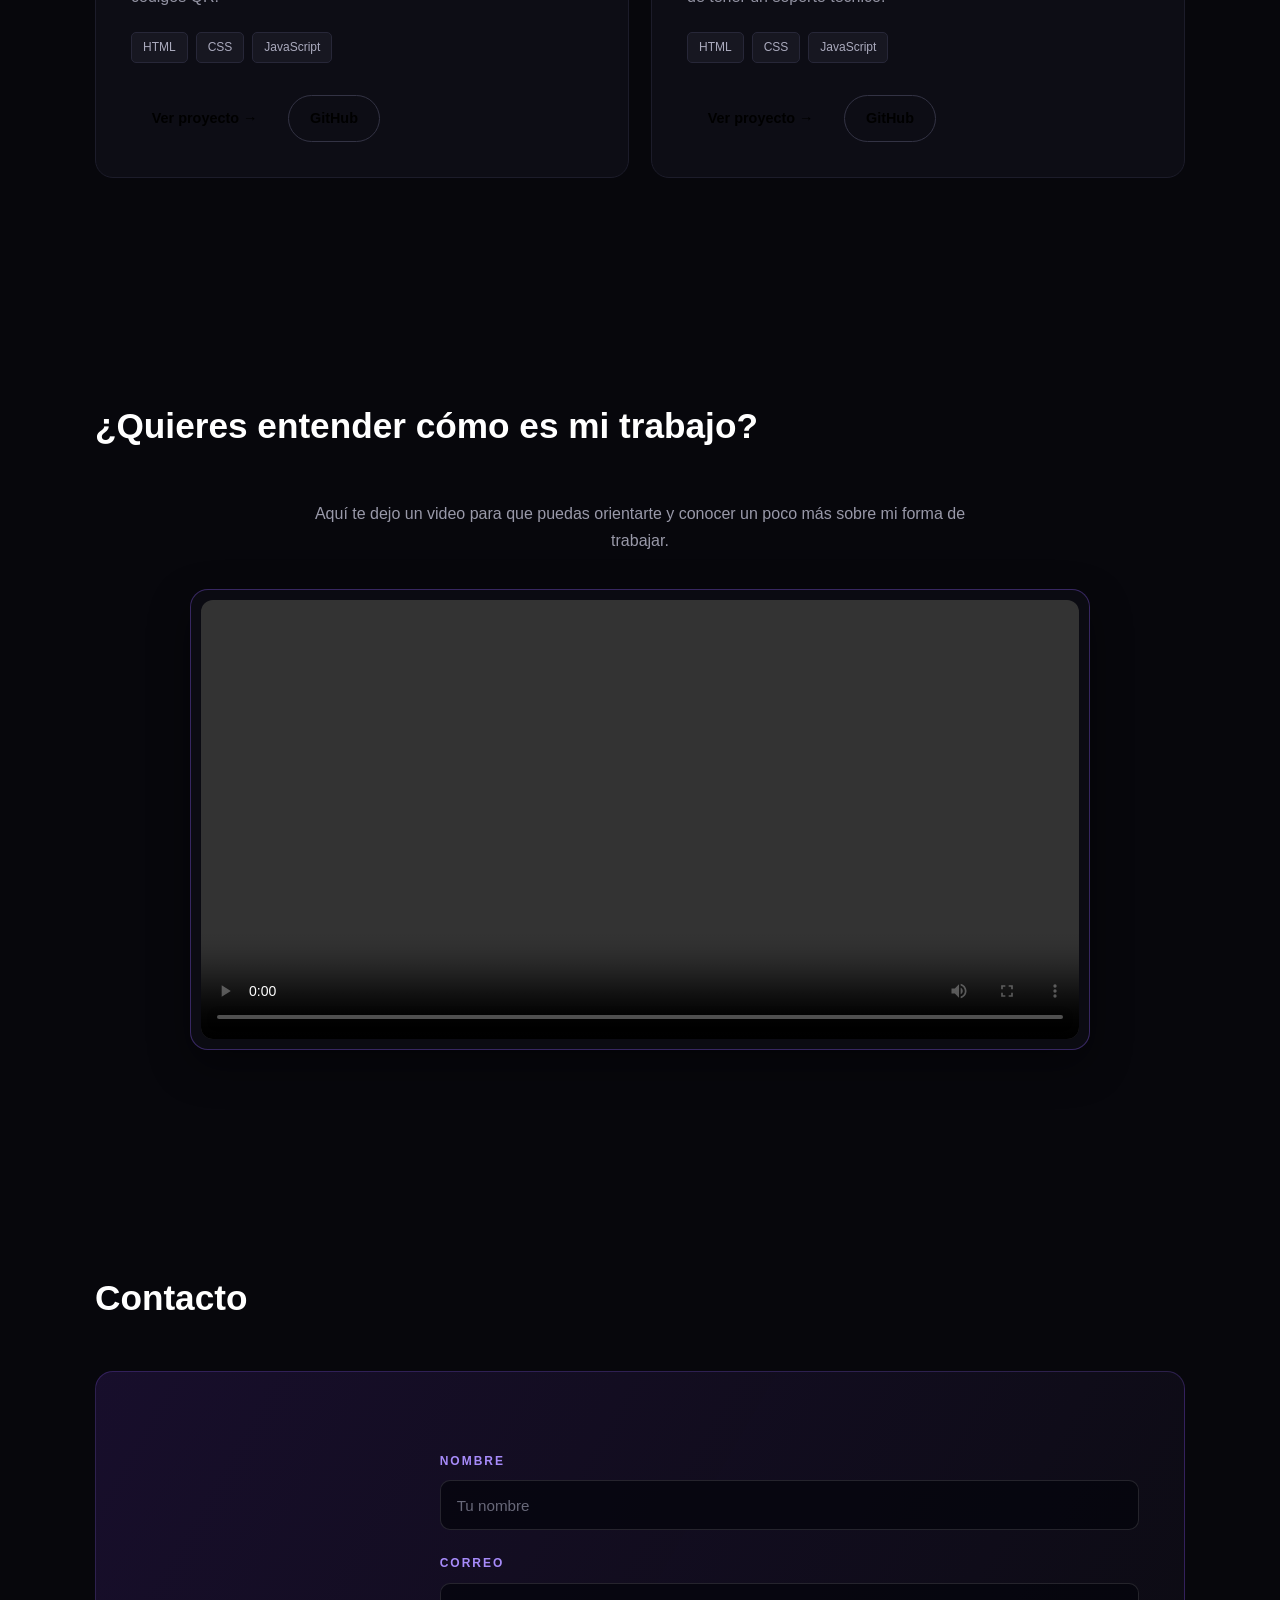
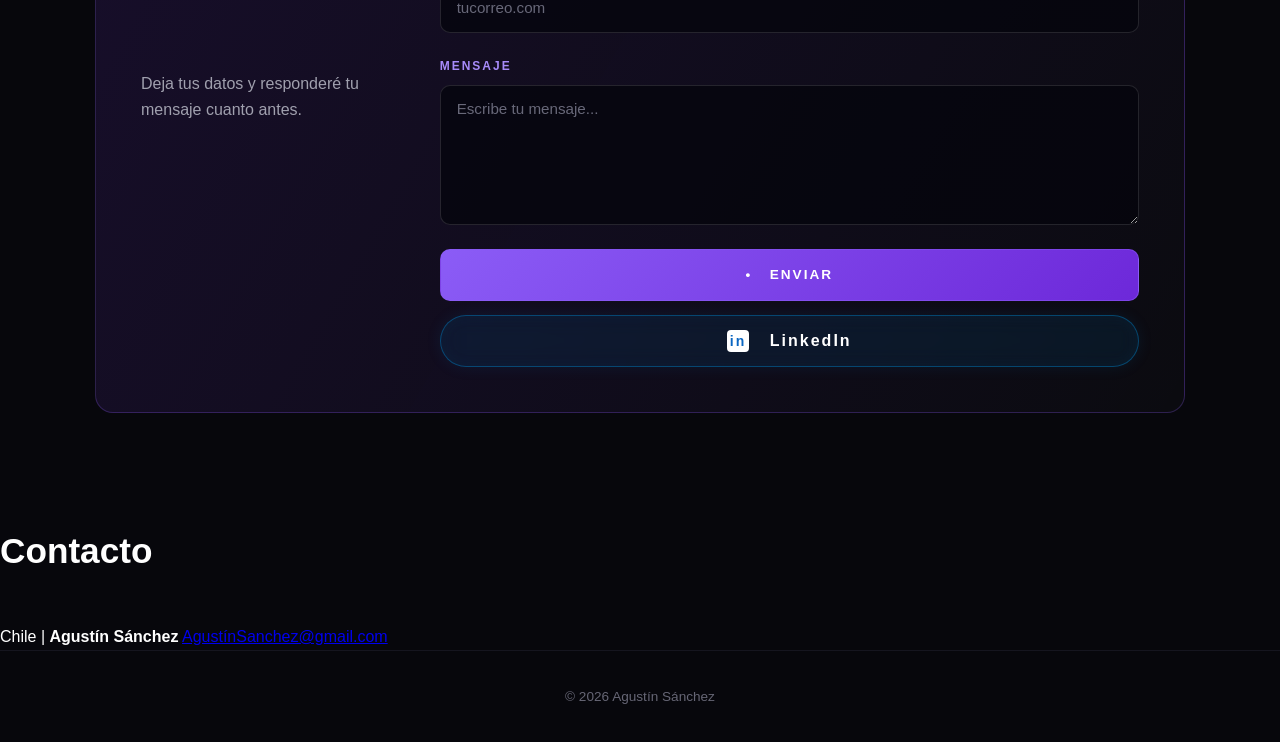
==== commit bb05dd12: "ok" ====
--- a/index.html
+++ b/index.html
@@ -212,23 +212,7 @@
 
             </div>
         </section>
-
-        <section id="mi-experiencia">
-            <h2 class="encabezado-seccion">Experiencia de trabajo</h2>
-
-            <div class="historial-trabajo">
-
-                <div class="experiencia">
-                    <h3>Desarrollador Freelance</h3>
-
-                    <div class="fecha-trabajo">
-                        2024 - Presente
-                    </div>
-
-                </div>
-
-        </section>
-
+        
         <section id="mis-proyectos" class="seccion">
 
             <div class="titulo-contenedor">
